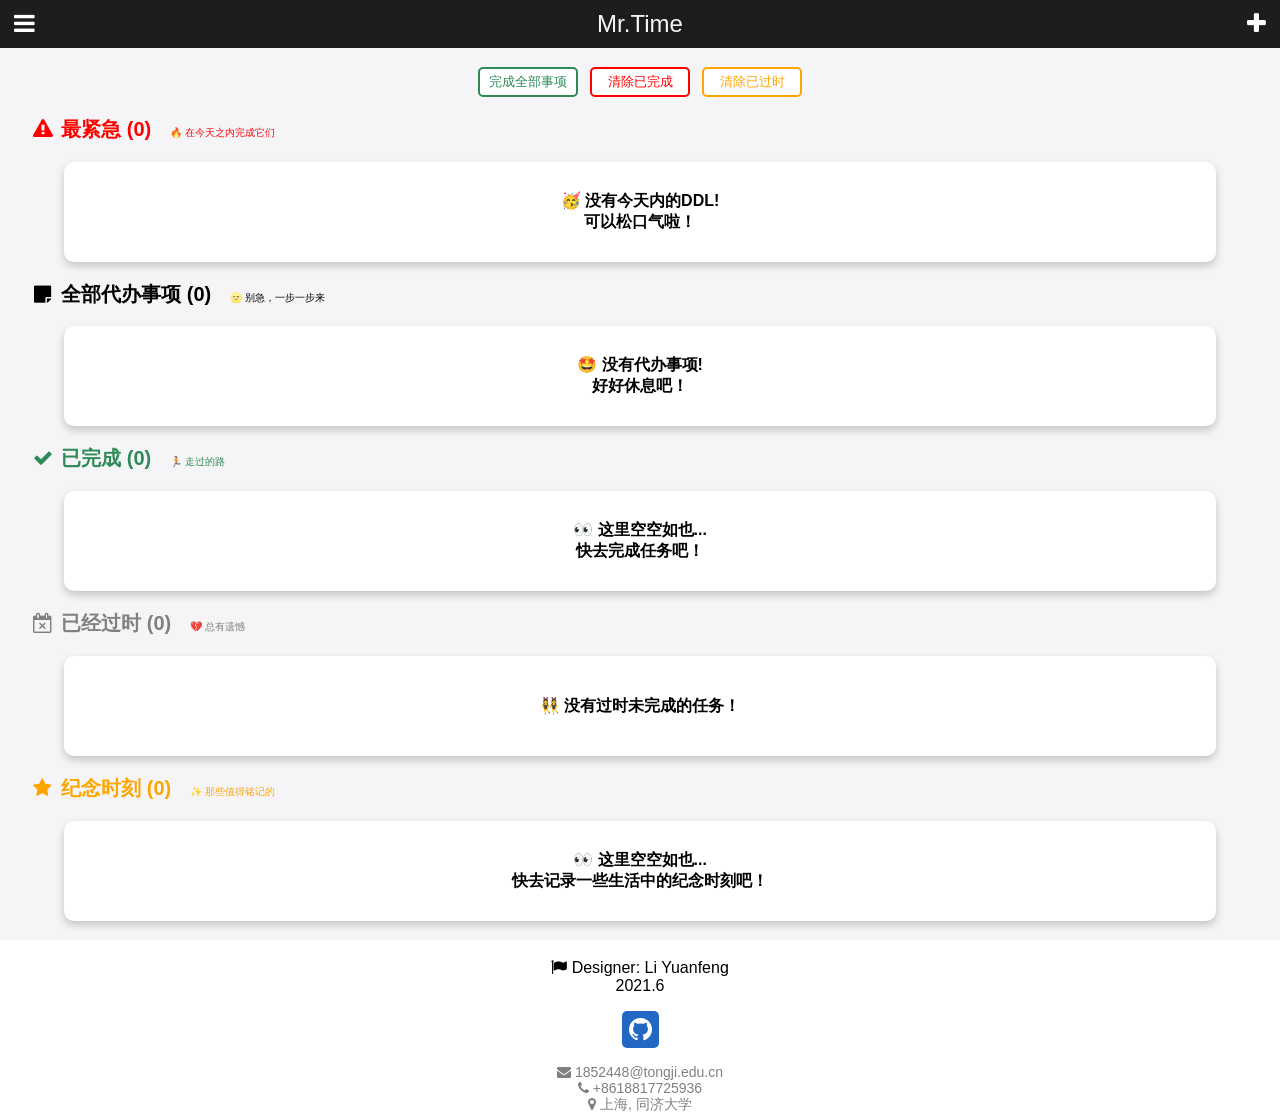
==== index.html @ 199b340d "first commit" ====
<!DOCTYPE html>
<html>

<head>
    <!-- http-equiv指定文档的内容类型和编码类型 -->
    <meta http-equiv="Content-Type" content="text/html; charset=utf-8" />
    <!-- name属性 视图和描述 name+content -->
    <meta name="viewport" content="width=device-width, initial-scale=1.0, maximum-scale=1.0, user-scalable=0">
    <title>Mr.Time--你的时间管家</title>
    <meta http-equiv=Cache-Control content=no-cache /> 
    <!-- 外接式css -->
    <!--font awesome-->
    <link rel="stylesheet" href="./font-awesome-4.7-4.0/css/font-awesome.min.css">
    <link rel="stylesheet" href="./css/index.css">

</head>

<body>
    <div class="hint"><i class="fa fa-check"></i></div>
    <nav class = "header">
        <ul class="container">
            <li class = "list-item left-item" style="float: left; "><a onclick="showContents()"><i class="fa fa-navicon"></i></a></li>
            <li class = "list-item left-item" style="float: left;visibility: hidden;"><a onclick="closeDialog()"><i class="fa fa-close"></i></a></li>
            <li class="list-item middle-item">Mr.Time</li>
            <li class="list-item right-item" onclick="showInput()"><i class="fa fa-plus"></i></li>
            <li class="list-item right-item" onclick="closeInput()" style="display: none;"><i class="fa fa-close"></i></li>
        </ul>
    </nav>
    <!--左侧导航栏-->
    <div class = "dialog1">
        <ul class = "content-container">
            <li class = "content-item" id = "#z" onclick ="showContent(this.id[1])"><a><i class="fa fa-eye fa-fw"></i>&nbsp;总览</a></li>
            <li class = "content-item" id = "#0" onclick ="showContent(this.id[1])"><a><i class="fa fa-warning fa-fw danger"></i>&nbsp;紧急事件</a></li>
            <li class = "content-item" id = "#1" onclick ="showContent(this.id[1])"><a><i class="fa fa-sticky-note fa-fw"></i>&nbsp;全部事件</a></li>
            <li class = "content-item" id = "#2" onclick ="showContent(this.id[1])"><a><i class="fa fa-check fa-fw finish"></i>&nbsp;已完成</a></li>
            <li class = "content-item" id = "#3" onclick ="showContent(this.id[1])"><a><i class="fa fa-calendar-times-o fa-fw outdate"></i>&nbsp;已过时</a></li>
            <li class = "content-item" id = "#4" onclick ="showContent(this.id[1])"><a><i class="fa fa-star fa-fw outdate"></i>&nbsp;纪念时刻</a></li>
            <li class = "content-item" id = "#5" onclick ="showContent(this.id[1])"><a><i class="fa fa-book fa-fw study"></i>&nbsp;学习</a></li>
            <li class = "content-item" id = "#6" onclick ="showContent(this.id[1])"><a><i class="fa fa-briefcase fa-fw work"></i>&nbsp;工作</a></li>
            <li class = "content-item" id = "#7" onclick ="showContent(this.id[1])"><a><i class="fa fa-soccer-ball-o fa-fw sport"></i>&nbsp;运动</a></li>
            <li class = "content-item" id = "#8" onclick ="showContent(this.id[1])"><a><i class="fa fa-camera-retro fa-fw life"></i>&nbsp;生活</a></li>
            
        </ul>
    </div>

    <!--表单输入-->
    <div class = "input-div">
       <h1 id = "inputtitle" style="font-weight: normal; font-size: 20px;"><i class="fa fa-smile-o"></i> 添加一条事项或纪念时刻</h1>
       <p id="info" style="font-size: 6px; color: rgb(35,103,197);">> 如果您选择了过去的时间，生成一条纪念时刻</br>> 如果您选择了未来的时间，生成一条代办事项</p>
        <form action="javascript:post_data()" id="form">
            <!-- required规定提交表单之前有必填字段  autocomplete:自动补齐-->
            <input type="text" id="title" name="title" placeholder="设定一个小目标..." required="required"
                autocomplete="off" />
            <input type="datetime-local" id="datetime"  required="required"/>
            <select id = "tag" required="required">
                <option selected="selected" value = "0">没有标签</option>
                <option value="1">学习</option>
                <option value="2">工作</option>
                <option value="3">运动</option>
                <option value="4">生活</option>
             </select>
             <button  class = "submit submitBtn"><i class="fa fa-check"></i> 提交</button>
             <button  class = "submitBtn" style="display: none;" onclick="edit_data(this.id)"><i class="fa fa-check"></i> 完成</button>
        </form>
    </div>

    <div class="first-button" >
        <button class="btn1 finishall" onclick="finishall()">完成全部事项</button>
        <button class="btn1 deleteall" onclick="deleteall()">清除已完成</button>
        <button class="btn1 outdateall" onclick="outdateall()">清除已过时</button>
    </div>


    <div class="todo-block">
        <h1 style = "margin-left:30px; color: red"><i class="fa fa-warning fa-fw"></i> 最紧急 (<span id="ll1"></span>)<span style="font-size: 10px; font-weight: normal; margin-left: 0.5cm;">🔥 在今天之内完成它们</span></h1>
        <div class = 'todolist' id='l1'>
        </div>  
    </div>  
    
    <div class="todo-block">
        <h1 style = "margin-left:30px;"><i class="fa fa-sticky-note fa-fw"></i> 全部代办事项 (<span id="ll2"></span>)<span style="font-size: 10px; font-weight: normal; margin-left: 0.5cm;">🌝 别急，一步一步来</span></h1>
        <div class = 'todolist' id='l2'>
        </div>
    </div>

    
    <div class="todo-block">
        <h1 style = "margin-left:30px; color:seagreen"><i class="fa fa-check fa-fw"></i> 已完成 (<span id="ll3"></span>)<span style="font-size: 10px; font-weight: normal; margin-left: 0.5cm;">🏃 走过的路</span></h1>
        <div class = 'todolist'id='l3'>
        </div>
    </div>

    <div class="todo-block">
        <h1 style = "margin-left:30px; color:grey"><i class="fa fa-calendar-times-o fa-fw"></i> 已经过时 (<span id="ll4"></span>)<span style="font-size: 10px; font-weight: normal; margin-left: 0.5cm;">💔 总有遗憾</span></h1>
        <div class = 'todolist' id='l4'>
        </div>
    </div>

    <div class="todo-block">
        <h1 style = "margin-left:30px; color:orange"><i class="fa fa-star fa-fw"></i> 纪念时刻 (<span id="ll5"></span>)<span style="font-size: 10px; font-weight: normal; margin-left: 0.5cm;">✨ 那些值得铭记的</span></h1>
        <div class = 'todolist' id='l5'>
        </div>
    </div>

    <div class="todo-block">
        <h1 style = "margin-left:30px; color:black"><i class="fa fa-book fa-fw"></i> 待完成的学习目标 (<span id="xx1"></span>)<span style="font-size: 10px; font-weight: normal; margin-left: 0.5cm;"></span></h1>
        <div class = 'todolist'id='x1'>
        </div>
        <h1 style = "margin-left:30px; color:seagreen"><i class="fa fa-check fa-fw"></i> 已完成的学习目标 (<span id="yy1"></span>)<span style="font-size: 10px; font-weight: normal; margin-left: 0.5cm;"></span></h1>
        <div class = 'todolist'id='y1'>
        </div>
        <h1 style = "margin-left:30px; color:grey"><i class="fa fa-calendar-times-o fa-fw"></i> 已经过时的学习目标 (<span id="zz1"></span>)<span style="font-size: 10px; font-weight: normal; margin-left: 0.5cm;"></span></h1>
        <div class = 'todolist' id='z1'>
        </div>
        <h1 style = "margin-left:30px; color:orange"><i class="fa fa-calendar-times-o fa-fw"></i> 学习上的纪念时刻 (<span id="tt1"></span>)<span style="font-size: 10px; font-weight: normal; margin-left: 0.5cm;"></span></h1>
        <div class = 'todolist' id='t1'>
        </div>
    </div>

    <div class="todo-block">
        <h1 style = "margin-left:30px; color:black"><i class="fa fa-briefcase fa-fw"></i> 待完成的工作 (<span id="xx2"></span>)<span style="font-size: 10px; font-weight: normal; margin-left: 0.5cm;"></span></h1>
        <div class = 'todolist'id='x2'>
        </div>
        <h1 style = "margin-left:30px; color:seagreen"><i class="fa fa-check fa-fw"></i> 已完成的工作 (<span id="yy2"></span>)<span style="font-size: 10px; font-weight: normal; margin-left: 0.5cm;"></span></h1>
        <div class = 'todolist'id='y2'>
        </div>
        <h1 style = "margin-left:30px; color:grey"><i class="fa fa-calendar-times-o fa-fw"></i> 已经过时的工作目标 (<span id="zz2"></span>)<span style="font-size: 10px; font-weight: normal; margin-left: 0.5cm;"></span></h1>
        <div class = 'todolist' id='z2'>
        </div>
        <h1 style = "margin-left:30px; color:orange"><i class="fa fa-calendar-times-o fa-fw"></i> 工作上的纪念时刻 (<span id="tt2"></span>)<span style="font-size: 10px; font-weight: normal; margin-left: 0.5cm;"></span></h1>
        <div class = 'todolist' id='t2'>
        </div>
    </div>

    <div class="todo-block">
        <h1 style = "margin-left:30px; color:black"><i class="fa fa-soccer-ball-o fa-fw"></i> 待完成的运动目标 (<span id="xx3"></span>)<span style="font-size: 10px; font-weight: normal; margin-left: 0.5cm;"></span></h1>
        <div class = 'todolist' id='x3'>
        </div>
        <h1 style = "margin-left:30px; color:seagreen"><i class="fa fa-check fa-fw"></i> 已完成的运动目标 (<span id="yy3"></span>)<span style="font-size: 10px; font-weight: normal; margin-left: 0.5cm;"></span></h1>
        <div class = 'todolist' id='y3'>
        </div>
        <h1 style = "margin-left:30px; color:grey"><i class="fa fa-calendar-times-o fa-fw"></i> 已经过时的运动目标 (<span id="zz3"></span>)<span style="font-size: 10px; font-weight: normal; margin-left: 0.5cm;"></span></h1>
        <div class = 'todolist' id='z3'>
        </div>
        <h1 style = "margin-left:30px; color:orange"><i class="fa fa-calendar-times-o fa-fw"></i> 运动上的纪念时刻 (<span id="tt3"></span>)<span style="font-size: 10px; font-weight: normal; margin-left: 0.5cm;"></span></h1>
        <div class = 'todolist' id='t3'>
        </div>
    </div>

    <div class="todo-block">
        <h1 style = "margin-left:30px; color:black"><i class="fa fa-camera-retro fa-fw"></i> 待完成的生活计划 (<span id="xx4"></span>)<span style="font-size: 10px; font-weight: normal; margin-left: 0.5cm;"></span></h1>
        <div class = 'todolist' id='x4'>
        </div>
        <h1 style = "margin-left:30px; color:seagreen"><i class="fa fa-check fa-fw"></i> 已完成的生活计划 (<span id="yy4"></span>)<span style="font-size: 10px; font-weight: normal; margin-left: 0.5cm;"></span></h1>
        <div class = 'todolist' id='y4'>
        </div>
        <h1 style = "margin-left:30px; color:grey"><i class="fa fa-calendar-times-o fa-fw"></i> 已经过时的生活目标 (<span id="zz4"></span>)<span style="font-size: 10px; font-weight: normal; margin-left: 0.5cm;"></span></h1>
        <div class = 'todolist' id='z4'>
        </div>
        <h1 style = "margin-left:30px; color:orange"><i class="fa fa-calendar-times-o fa-fw"></i> 生活上的纪念时刻 (<span id="tt4"></span>)<span style="font-size: 10px; font-weight: normal; margin-left: 0.5cm;"></span></h1>
        <div class = 'todolist' id='t4'>
        </div>
    </div>




    <footer class="footer">
        <p><i class="fa fa-flag" style="margin-top: 0.5cm;"></i> Designer: Li Yuanfeng</br>2021.6</p>
        <p><div class="github"><a><i class="fa fa-github fa-lg"></i></a></div></p>
        <p style="font-size:14px; color: gray;"><i class="fa fa-envelope"></i> 1852448@tongji.edu.cn<br/> <i class="fa fa-phone"></i> +8618817725936<br/><i class="fa fa-map-marker"></i> 上海, 同济大学</p>


    </footer>

    <script type="text/javascript" src="./js/index.js"></script>

   

</body>

</html>
---- css/index.css ----
html{
  height: 100%;
}

body {
  margin: 0;
  padding: 0;
  font-size: 16px;
  height: 100%;
  background-color: #f5f5f7;
  font-family: "SF Pro SC","SF Pro Display","SF Pro Icons","PingFang SC","Helvetica Neue","Helvetica","Arial",sans-serif;
}

.hint{
  position: fixed;
  top: 10px;
  z-index:99999;
  height: 0;
  width: 70%;
  margin-left:15%;
  background-color: white;
  border-radius: 5px;
  text-align: center;
  line-height: 48px;
  color: white;
  font-weight: bold;
  visibility: hidden;
  opacity: 0;
  transition: height 0.3s ease-out, opacity 0.3s ease-in, visibility 0.3s ease-in;
  box-shadow: 0 4px 8px 0 rgba(0,0,0,0.2);
  border-radius: 5px;
}

.header{
  height:48px;
}

.container{
    box-sizing: content-box;
    margin: 0;
    padding: 0;
    pointer-events: auto;
    letter-spacing: normal;
    background: #1d1d1f;
    position: absolute;
    z-index: 5;
    top: 0;
    left: 0;
    width: 100%;
    height: 48px;
    overflow: hidden;
    position: fixed;
}

.list-item {
  color: white;
  display: inline;
  font-size: 24px;
  height: 48px;
  display: inline-block;
  line-height: 200%;
  text-align: center;
}

.left-item{
  left: 0;
  position: absolute;
  z-index: 2;
  top: 0;
  width: 48px;
  border-bottom: none;
}

.left-item:hover{
  -moz-border-radius:4px;
    -webkit-border-radius:4px;
    border-radius:4px;
    
    -moz-box-shadow: 0px 3px 3px #cecece;
    -webkit-box-shadow: 0px 3px 3px #cecece;
    box-shadow: 0 3px 4px #8b8b8b;
}

.middle-item{
  position: absolute;
    width: 120px;
    top: 0;
    left: 50%;
    margin-left: -60px;
    text-align: center;
    z-index: 1;
    line-height: 48px;
    font-size: 24px;
    color: #f5f5f7;
    text-shadow: 0 -1px 3px #202020;
}

.right-item{
  width: 48px;
  top:0;
  float: right;
  overflow: hidden;
  
}

.content-container{
  display: fixed;
  margin: 0;
  width: 100%;
  min-width: 1024px;
  z-index:8888;
  background: rgba(0,0,0,0.92);
  color:rgba(255, 255, 255, 0.8);
  height: 0;
  visibility: hidden;
  opacity: 0;
  transition: height 0.6s ease-out, opacity 0.5s ease-in, visibility 0.5s ease-in;
  box-shadow: 0 4px 8px 0 gray;
}

.content-item{
  width: 295px;
  height: 44px;
  list-style: none;
  line-height: 300%;
  border-bottom: 1px solid rgba(255, 255, 255, 0.8);
}

.content-item:hover{
  color: white;
}

.dialog1{
   visibility: hidden;
   position:fixed;
   top: 48px;
   z-index: 88888;
}

.input-div{
  background-color: white;
  text-align: center;
  padding: auto;
  position: fixed;
  z-index: 5;
  top:48px;
  width: 100%;
  height: 0;
  visibility: hidden;
  opacity: 0;
  transition: height 0.5s ease-out, opacity 0.3s ease-in, visibility 0.3s ease-in;
  box-shadow: 0 4px 8px 0 rgba(0,0,0,0.2);
  border-radius: 5px;
  
}


h1{
  font-size: 20px;
  font-weight: bold;
}

select{
  width: 60%;
  height: 30px;
  margin-top: 15px;
  text-indent: 4px;
  border-radius: 5px;
  box-shadow: 0 1px 0 rgba(255, 255, 255, 0.24),
    0 1px 6px rgba(0, 0, 0, 0.45) inset;
  border: none;
  background-color: white;
}

.input-div input{
  width: 60%;
  height: 30px;
  margin-top: 15px;
  text-indent: 4px;
  border-radius: 5px;
  box-shadow: 0 1px 0 rgba(255, 255, 255, 0.24),
    0 1px 6px rgba(0, 0, 0, 0.45) inset;
  border: none;
  background-color: white;
}

.input-div button{
  display: block;
  width: 30%;
  margin: auto;
  height: 30px;
  margin-top: 20px;
  border-radius: 5px;
  background-color:rgba(116,181,102,1);
  color: white;
  border: none;
  font-size: 16px;
  font-weight: bold;
}

.submitBtn:hover{
  background-color:green;
}


.todoitem{
  margin-top: 0.5cm;
  margin-bottom: 0.5cm;
  background-color: white;
  width: 90%;
  margin-left: 5%;
  height: 130px;
  box-shadow: 0 4px 8px 0 rgba(0,0,0,0.2);
  transition: 0.3s;
  border-radius: 10px;
  overflow: hidden;
}

.todotitle{
  float: left;
  margin-left: 5%;
  margin-top: 10px;
  font-size: 24px;
  height: 40px;
  line-height: 140%;
}

.thetag{
  text-align: center;
  float: right;
  margin-top: 10px;
  margin-right: 20px;
  height: 40px;
  width: 60px;
  border-radius: 5px;
  color: white;
  box-shadow: 0 2px 6px 0 rgba(0,0,0,0.2);
  transition: 0.3s;
  border-radius: 10px;
  line-height: 40px;
}

.tag0{
  display: none;
}

.tag1{
  background-color:seagreen;
}

.tag2{
  background-color: skyblue;
}

.tag3{
  background-color: rgb(235, 122, 17);
}

.tag4{
  background-color:plum;
}


.edit:hover{
  color:orange;
}

.check:hover{
  color: rgba(7, 230, 100, 1);
}

.close:hover{
  color: red;
}

.operate-button{
  text-align: center;
  float: right;
  margin-top: 5px;
  
  background-color:white;
  height: 40px;
  width: 40px;
  border-radius: 5px;
  color:black;
  line-height: 210%;
  border: none;
  font-size: 20px;
}

.study{
  color:yellowgreen;
}

.work{
  color: skyblue;
}

.sport{
  color:rgb(235, 122, 17)
}

.life{
  color:plum;
}

.danger{
  color:rgb(250, 1, 1)
}

.finish{
  color:seagreen;
}

.outdate{
  color:grey
}

.first-button{
  text-align: center;
  margin-top: 0.5cm;
  margin-bottom: 0.5cm;
}

.btn1{
  margin-left: 4px;
  margin-right: 4px;
  background: white;
  height: 30px;
  width: 100px;
  border-radius: 5px;
}

.deleteall{
  color:red;
  border:2px solid red;
}

.finishall{
  color:seagreen;
  border:2px solid seagreen; 
}

.outdateall{
  color:orange;
  border:2px solid orange; 
}

.deleteall:hover{
  background-color: red;
  color:white;
}

.finishall:hover{
  background-color:seagreen;
  color:white;
}

.outdateall:hover{
  background-color: orange;
  color: white;
}

.footer{
  text-align: center;
  background-color: white;
  width: 100%;
}

.github{
  height: 37px;
  width: 37px;
  background-color: rgb(35,103,197);
  color: white;
  margin-left: auto;
  margin-right: auto;
  border:2px rgb(35,103,197);
  border-radius: 5px;
  text-align: center;
  line-height: 37px;
  font-size: 20px;
}

.github:hover{
  background-color:blue;
}

.emptydiv{
  display: flex;
  margin-left: auto;
  margin-right: auto;
  text-align: center;
  align-items: center;
  justify-content:center;
  font-size: 16px;
  background-color: white;
  margin-top: 0.5cm;
  margin-bottom: 0.5cm;
  width: 90%;
  height: 100px;
  font-weight: bold;
  box-shadow: 0 4px 8px 0 rgba(0,0,0,0.2);
  border-radius: 10px;
}

.refresh:hover{
  color:blue;
}

@media (prefers-color-scheme: light) {
}
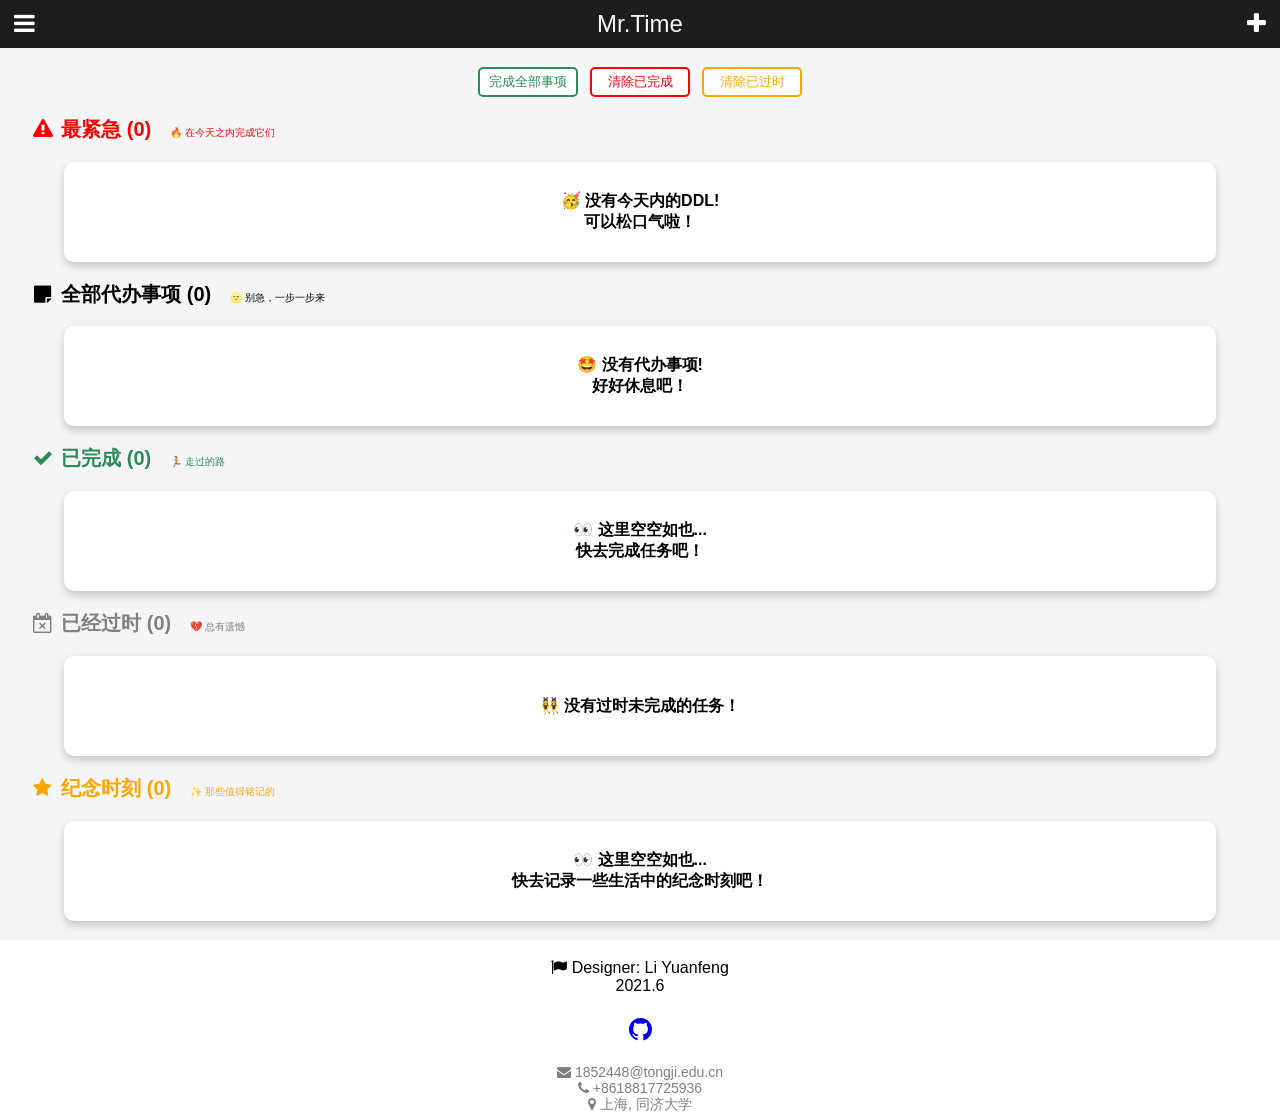
==== commit f3cbb1a0: "update!" ====
--- a/index.html
+++ b/index.html
@@ -27,8 +27,8 @@
         </ul>
     </nav>
     <!--左侧导航栏-->
-    <div class = "dialog1">
-        <ul class = "content-container">
+    <div class = "content-container">
+        <ul class = "content-ul">
             <li class = "content-item" id = "#z" onclick ="showContent(this.id[1])"><a><i class="fa fa-eye fa-fw"></i>&nbsp;总览</a></li>
             <li class = "content-item" id = "#0" onclick ="showContent(this.id[1])"><a><i class="fa fa-warning fa-fw danger"></i>&nbsp;紧急事件</a></li>
             <li class = "content-item" id = "#1" onclick ="showContent(this.id[1])"><a><i class="fa fa-sticky-note fa-fw"></i>&nbsp;全部事件</a></li>
@@ -47,9 +47,9 @@
     <div class = "input-div">
        <h1 id = "inputtitle" style="font-weight: normal; font-size: 20px;"><i class="fa fa-smile-o"></i> 添加一条事项或纪念时刻</h1>
        <p id="info" style="font-size: 6px; color: rgb(35,103,197);">> 如果您选择了过去的时间，生成一条纪念时刻</br>> 如果您选择了未来的时间，生成一条代办事项</p>
-        <form action="javascript:post_data()" id="form">
+        <form id="form">
             <!-- required规定提交表单之前有必填字段  autocomplete:自动补齐-->
-            <input type="text" id="title" name="title" placeholder="设定一个小目标..." required="required"
+            <input type="text" id="title" name="title" maxlength=8 placeholder="写下您的代办事项或纪念时刻..." required="required"
                 autocomplete="off" />
             <input type="datetime-local" id="datetime"  required="required"/>
             <select id = "tag" required="required">
@@ -59,9 +59,9 @@
                 <option value="3">运动</option>
                 <option value="4">生活</option>
              </select>
-             <button  class = "submit submitBtn"><i class="fa fa-check"></i> 提交</button>
-             <button  class = "submitBtn" style="display: none;" onclick="edit_data(this.id)"><i class="fa fa-check"></i> 完成</button>
         </form>
+        <button  class = "submitBtn" onclick="post_data()"><i class="fa fa-check"></i> 提交</button>
+        <button  class = "submitBtn" style="display: none;" onclick="edit_data(this.id)"><i class="fa fa-check"></i> 完成</button>
     </div>
 
     <div class="first-button" >
@@ -167,7 +167,7 @@
 
     <footer class="footer">
         <p><i class="fa fa-flag" style="margin-top: 0.5cm;"></i> Designer: Li Yuanfeng</br>2021.6</p>
-        <p><div class="github"><a><i class="fa fa-github fa-lg"></i></a></div></p>
+        <p><div class="github"><a href="https://github.com/AiGaoShiBOY"><i class="fa fa-github fa-lg"></i></a></div></p>
         <p style="font-size:14px; color: gray;"><i class="fa fa-envelope"></i> 1852448@tongji.edu.cn<br/> <i class="fa fa-phone"></i> +8618817725936<br/><i class="fa fa-map-marker"></i> 上海, 同济大学</p>
 
 
--- a/css/index.css
+++ b/css/index.css
@@ -104,22 +104,26 @@
 }
 
 .content-container{
-  display: fixed;
-  margin: 0;
+  position: fixed;
   width: 100%;
-  min-width: 1024px;
-  z-index:8888;
+  z-index:9999;
+  top:48px;
   background: rgba(0,0,0,0.92);
   color:rgba(255, 255, 255, 0.8);
-  height: 0;
+  height: 500px;
   visibility: hidden;
   opacity: 0;
   transition: height 0.6s ease-out, opacity 0.5s ease-in, visibility 0.5s ease-in;
   box-shadow: 0 4px 8px 0 gray;
 }
 
+.content-ul{
+  padding: 0;
+}
+
 .content-item{
-  width: 295px;
+  width: 70%;
+  margin-left: 15%;
   height: 44px;
   list-style: none;
   line-height: 300%;
@@ -128,13 +132,6 @@
 
 .content-item:hover{
   color: white;
-}
-
-.dialog1{
-   visibility: hidden;
-   position:fixed;
-   top: 48px;
-   z-index: 88888;
 }
 
 .input-div{
@@ -276,16 +273,15 @@
 .operate-button{
   text-align: center;
   float: right;
-  margin-top: 5px;
-  
+  margin-top: 5px;  
   background-color:white;
   height: 40px;
   width: 40px;
   border-radius: 5px;
   color:black;
-  line-height: 210%;
+  line-height: 40px;
   border: none;
-  font-size: 20px;
+  font-size: 16px;
 }
 
 .study{
@@ -370,19 +366,13 @@
 .github{
   height: 37px;
   width: 37px;
-  background-color: rgb(35,103,197);
   color: white;
   margin-left: auto;
   margin-right: auto;
-  border:2px rgb(35,103,197);
   border-radius: 5px;
   text-align: center;
   line-height: 37px;
   font-size: 20px;
-}
-
-.github:hover{
-  background-color:blue;
 }
 
 .emptydiv{
